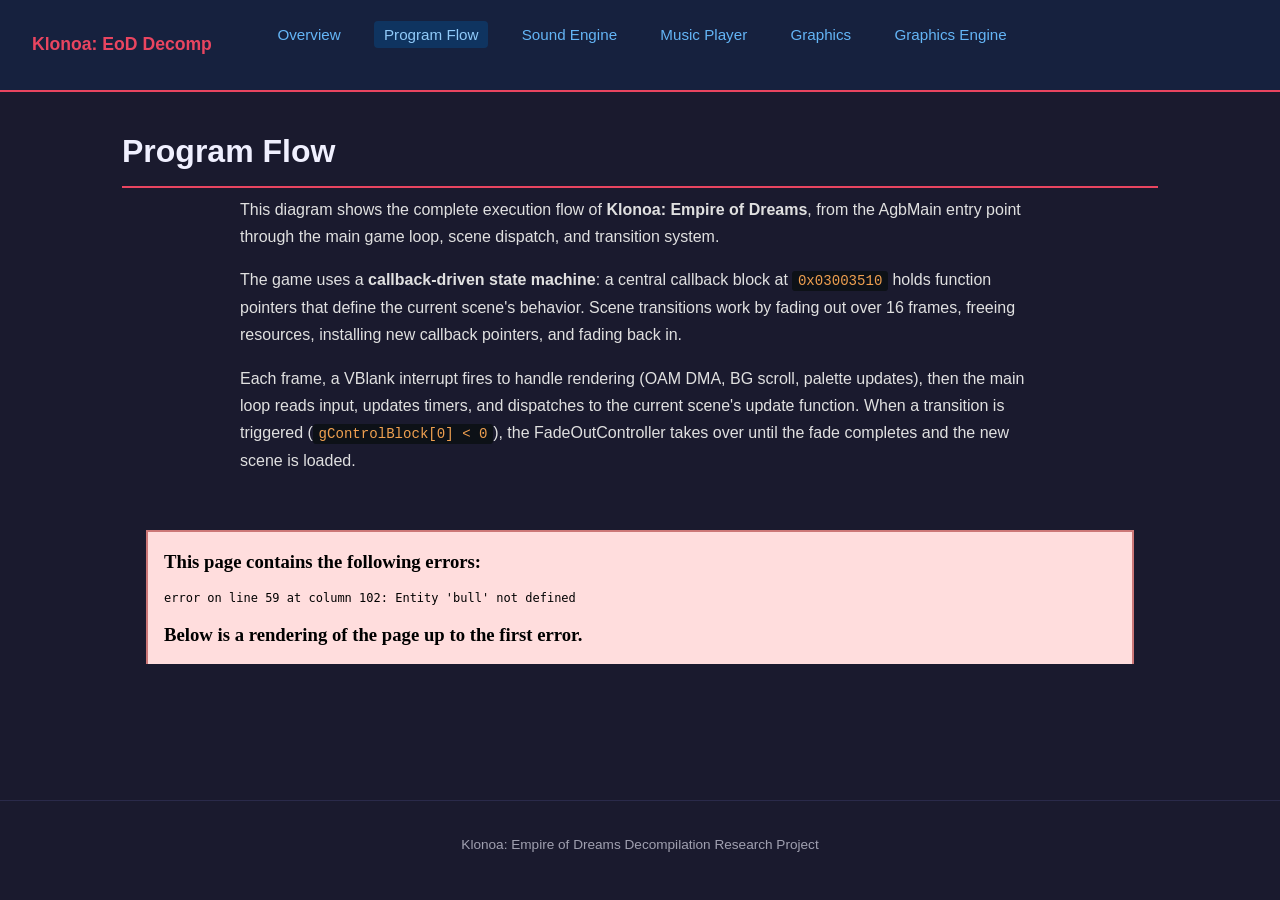
==== flowchart.html @ 1cde6d89 "Add program flow diagram to website SVG flowchart showing the complete execution flow: AgbMain boot " ====
<!DOCTYPE html>
<html lang="en">
<head>
    <meta charset="UTF-8">
    <meta name="viewport" content="width=device-width, initial-scale=1.0">
    <title>Program Flow — Klonoa: EoD Decomp</title>
    <link rel="stylesheet" href="style.css">
    <style>
        .flowchart-container {
            max-width: 1200px;
            margin: 0 auto;
            padding: 1rem 0;
        }
        .flowchart-container svg {
            width: 100%;
            height: auto;
            border-radius: 8px;
        }
        .flowchart-intro {
            max-width: 800px;
            margin: 0 auto 1.5rem;
        }
    </style>
</head>
<body>
    <nav>
        <a href="index.html" class="site-title">Klonoa: EoD Decomp</a>
        <ul class="nav-links">
            <li><a href="index.html">Overview</a></li>
            <li><a href="flowchart.html" class="active">Program Flow</a></li>
            <li><a href="sound.html">Sound Engine</a></li>
            <li><a href="music.html">Music Player</a></li>
            <li><a href="gallery.html">Graphics</a></li>
            <li><a href="graphics-engine.html">Graphics Engine</a></li>
        </ul>
    </nav>

    <div class="container">
        <h1>Program Flow</h1>
        <div class="flowchart-intro">
            <p>
                This diagram shows the complete execution flow of <strong>Klonoa: Empire of Dreams</strong>,
                from the AgbMain entry point through the main game loop, scene dispatch, and transition system.
            </p>
            <p>
                The game uses a <strong>callback-driven state machine</strong>: a central callback block at
                <code>0x03003510</code> holds function pointers that define the current scene's behavior.
                Scene transitions work by fading out over 16 frames, freeing resources, installing new
                callback pointers, and fading back in.
            </p>
            <p>
                Each frame, a VBlank interrupt fires to handle rendering (OAM DMA, BG scroll, palette updates),
                then the main loop reads input, updates timers, and dispatches to the current scene's update function.
                When a transition is triggered (<code>gControlBlock[0] &lt; 0</code>), the FadeOutController
                takes over until the fade completes and the new scene is loaded.
            </p>
        </div>

        <div class="flowchart-container">
            <object data="flowchart.svg" type="image/svg+xml" style="width:100%;">
                <img src="flowchart.svg" alt="Program flow diagram">
            </object>
        </div>
    </div>

    <footer>
        Klonoa: Empire of Dreams Decompilation Research Project
    </footer>
</body>
</html>
---- style.css ----
/* Klonoa: Empire of Dreams — Decompilation Research Site */

:root {
    --bg-primary: #1a1a2e;
    --bg-secondary: #16213e;
    --bg-tertiary: #0f3460;
    --bg-code: #0d1117;
    --text-primary: #e0e0e0;
    --text-secondary: #a0a0b0;
    --text-heading: #f0f0ff;
    --accent: #e94560;
    --accent-secondary: #f0a050;
    --link: #64b5f6;
    --link-hover: #90caf9;
    --border: #2a2a4a;
    --table-header: #1a2744;
    --table-row-alt: #141e33;
    --mono: "Fira Mono", "Cascadia Code", "Consolas", "Liberation Mono", monospace;
    --sans: "Segoe UI", "Helvetica Neue", Arial, sans-serif;
}

* {
    margin: 0;
    padding: 0;
    box-sizing: border-box;
}

html {
    scroll-behavior: smooth;
}

body {
    font-family: var(--sans);
    background: var(--bg-primary);
    color: var(--text-primary);
    line-height: 1.7;
    min-height: 100vh;
}

/* Navigation */
nav {
    background: var(--bg-secondary);
    border-bottom: 2px solid var(--accent);
    padding: 0.8rem 2rem;
    position: sticky;
    top: 0;
    z-index: 100;
    display: flex;
    align-items: center;
    gap: 2rem;
    flex-wrap: wrap;
}

nav .site-title {
    font-size: 1.1rem;
    font-weight: 700;
    color: var(--accent);
    text-decoration: none;
    white-space: nowrap;
}

nav .nav-links {
    display: flex;
    gap: 1.5rem;
    list-style: none;
    flex-wrap: wrap;
}

nav .nav-links a {
    color: var(--link);
    text-decoration: none;
    font-size: 0.95rem;
    padding: 0.3rem 0.6rem;
    border-radius: 4px;
    transition: background 0.2s, color 0.2s;
}

nav .nav-links a:hover,
nav .nav-links a.active {
    background: var(--bg-tertiary);
    color: var(--link-hover);
}

/* Main content */
.container {
    max-width: 1100px;
    margin: 0 auto;
    padding: 2rem 2rem 4rem;
}

h1 {
    font-size: 2rem;
    color: var(--text-heading);
    margin-bottom: 0.5rem;
    border-bottom: 2px solid var(--accent);
    padding-bottom: 0.5rem;
}

h2 {
    font-size: 1.5rem;
    color: var(--accent-secondary);
    margin-top: 2.5rem;
    margin-bottom: 1rem;
    border-bottom: 1px solid var(--border);
    padding-bottom: 0.4rem;
}

h3 {
    font-size: 1.2rem;
    color: var(--text-heading);
    margin-top: 2rem;
    margin-bottom: 0.75rem;
}

p {
    margin-bottom: 1rem;
    color: var(--text-primary);
}

.subtitle {
    font-size: 1.1rem;
    color: var(--text-secondary);
    margin-bottom: 2rem;
}

a {
    color: var(--link);
    text-decoration: none;
}

a:hover {
    color: var(--link-hover);
    text-decoration: underline;
}

/* Progress bar */
.progress-container {
    margin: 1.5rem 0 2rem;
}

.progress-bar-bg {
    background: var(--bg-code);
    border-radius: 8px;
    height: 28px;
    overflow: hidden;
    border: 1px solid var(--border);
}

.progress-bar-fill {
    background: linear-gradient(90deg, var(--accent), var(--accent-secondary));
    height: 100%;
    border-radius: 8px 0 0 8px;
    display: flex;
    align-items: center;
    padding-left: 10px;
    font-size: 0.85rem;
    font-weight: 600;
    color: #fff;
    min-width: 60px;
}

.progress-label {
    margin-top: 0.4rem;
    font-size: 0.9rem;
    color: var(--text-secondary);
}

/* Stats grid */
.stats-grid {
    display: grid;
    grid-template-columns: repeat(auto-fit, minmax(200px, 1fr));
    gap: 1rem;
    margin: 1.5rem 0 2rem;
}

.stat-card {
    background: var(--bg-secondary);
    border: 1px solid var(--border);
    border-radius: 8px;
    padding: 1.2rem;
    text-align: center;
}

.stat-card .stat-value {
    font-size: 2rem;
    font-weight: 700;
    color: var(--accent);
    font-family: var(--mono);
}

.stat-card .stat-label {
    font-size: 0.85rem;
    color: var(--text-secondary);
    margin-top: 0.3rem;
}

/* Tables */
table {
    width: 100%;
    border-collapse: collapse;
    margin: 1rem 0 2rem;
    font-size: 0.9rem;
    overflow-x: auto;
    display: block;
}

@media (min-width: 800px) {
    table {
        display: table;
    }
}

thead th {
    background: var(--table-header);
    color: var(--text-heading);
    padding: 0.7rem 0.8rem;
    text-align: left;
    font-weight: 600;
    border-bottom: 2px solid var(--accent);
    white-space: nowrap;
}

tbody td {
    padding: 0.5rem 0.8rem;
    border-bottom: 1px solid var(--border);
}

tbody tr:nth-child(even) {
    background: var(--table-row-alt);
}

tbody tr:hover {
    background: var(--bg-tertiary);
}

/* Monospace cells for addresses, hex values */
.mono {
    font-family: var(--mono);
    font-size: 0.85rem;
    color: var(--accent-secondary);
}

td.mono {
    font-family: var(--mono);
    font-size: 0.85rem;
    color: var(--accent-secondary);
}

/* Code blocks */
pre {
    background: var(--bg-code);
    border: 1px solid var(--border);
    border-radius: 6px;
    padding: 1rem 1.2rem;
    overflow-x: auto;
    margin: 1rem 0 1.5rem;
    font-family: var(--mono);
    font-size: 0.85rem;
    line-height: 1.6;
    color: var(--text-primary);
}

code {
    font-family: var(--mono);
    font-size: 0.88em;
    background: var(--bg-code);
    padding: 0.15em 0.4em;
    border-radius: 3px;
    color: var(--accent-secondary);
}

pre code {
    background: none;
    padding: 0;
    color: inherit;
}

/* Syntax colors in code blocks */
.kw { color: #c792ea; }
.ty { color: #82aaff; }
.nu { color: #f78c6c; }
.cm { color: #546e7a; }
.st { color: #c3e88d; }
.fn { color: #ffcb6b; }

/* Section cards */
.card-grid {
    display: grid;
    grid-template-columns: repeat(auto-fit, minmax(280px, 1fr));
    gap: 1.2rem;
    margin: 1.5rem 0;
}

.card {
    background: var(--bg-secondary);
    border: 1px solid var(--border);
    border-radius: 8px;
    padding: 1.5rem;
    transition: border-color 0.2s, transform 0.1s;
}

.card:hover {
    border-color: var(--accent);
    transform: translateY(-2px);
}

.card h3 {
    margin-top: 0;
    color: var(--accent);
}

.card p {
    color: var(--text-secondary);
    font-size: 0.9rem;
}

/* Lists */
ul, ol {
    margin: 0.5rem 0 1.5rem 1.5rem;
}

li {
    margin-bottom: 0.3rem;
}

/* Footer */
footer {
    text-align: center;
    padding: 2rem;
    color: var(--text-secondary);
    font-size: 0.85rem;
    border-top: 1px solid var(--border);
    margin-top: 3rem;
}

/* ROM Picker */
.rom-picker-box {
    max-width: 600px;
    margin: 2rem auto;
    padding: 2rem;
    background: var(--bg-secondary);
    border: 1px solid var(--border);
    border-radius: 8px;
    text-align: center;
}

.rom-picker-box h2 {
    border: none;
    margin-top: 0;
    color: var(--text-heading);
}

.rom-drop-zone {
    margin: 1.5rem 0 1rem;
    padding: 2.5rem 1.5rem;
    border: 2px dashed var(--border);
    border-radius: 8px;
    cursor: pointer;
    transition: border-color 0.2s, background 0.2s;
}

.rom-drop-zone:hover,
.rom-drop-zone.dragover {
    border-color: var(--accent);
    background: rgba(233, 69, 96, 0.05);
}

.rom-drop-label {
    color: var(--text-secondary);
    font-size: 1rem;
}

.rom-error {
    color: var(--accent);
    font-size: 0.9rem;
    min-height: 1.4em;
}

.rom-status-loaded {
    margin-left: auto;
    color: #4caf50;
    font-size: 0.85rem;
    display: flex;
    align-items: center;
    gap: 0.5rem;
    white-space: nowrap;
}

.rom-clear-btn {
    background: transparent;
    border: 1px solid var(--border);
    color: var(--text-secondary);
    padding: 0.15rem 0.5rem;
    border-radius: 4px;
    cursor: pointer;
    font-size: 0.8rem;
}

.rom-clear-btn:hover {
    border-color: var(--accent);
    color: var(--accent);
}

.hidden {
    display: none !important;
}

/* Responsive */
@media (max-width: 600px) {
    nav {
        padding: 0.6rem 1rem;
        gap: 0.8rem;
    }

    .container {
        padding: 1.2rem 1rem 3rem;
    }

    h1 { font-size: 1.5rem; }
    h2 { font-size: 1.25rem; }

    .stats-grid {
        grid-template-columns: repeat(2, 1fr);
    }

    .stat-card .stat-value {
        font-size: 1.5rem;
    }
}
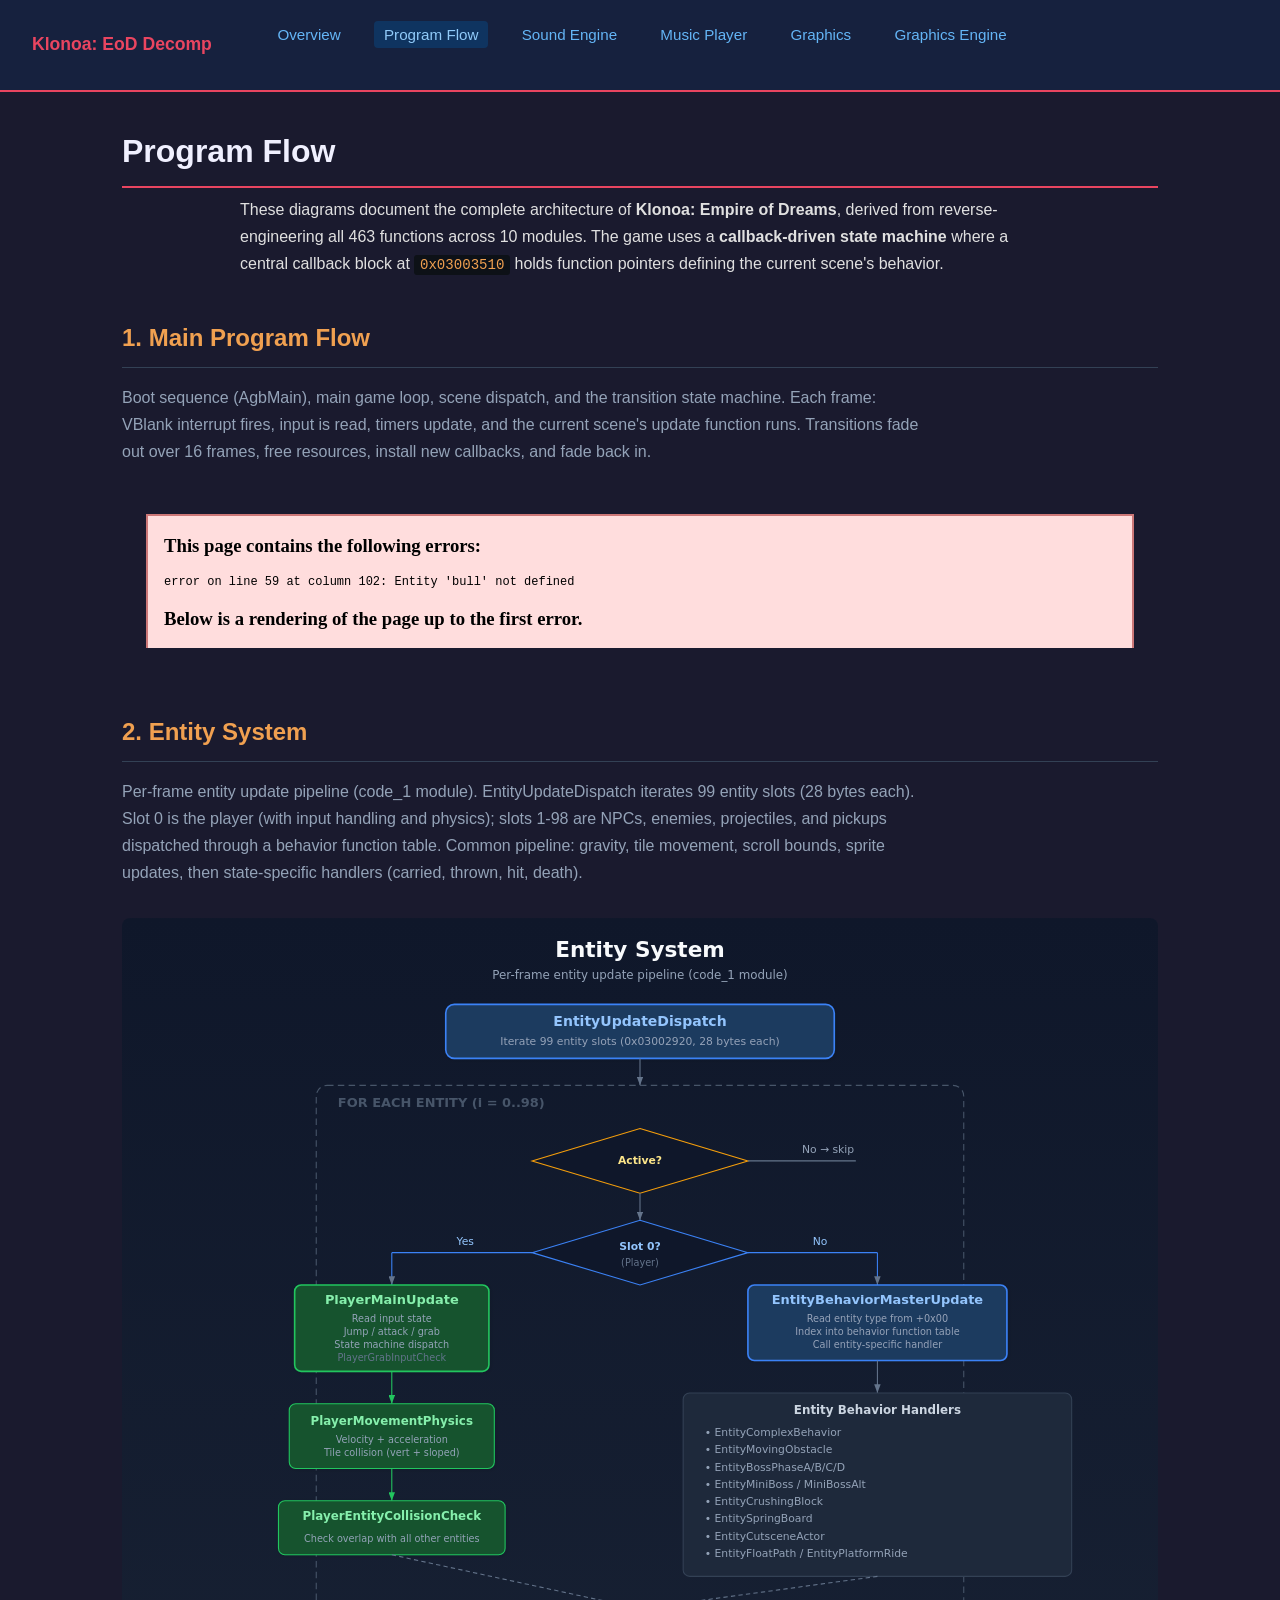
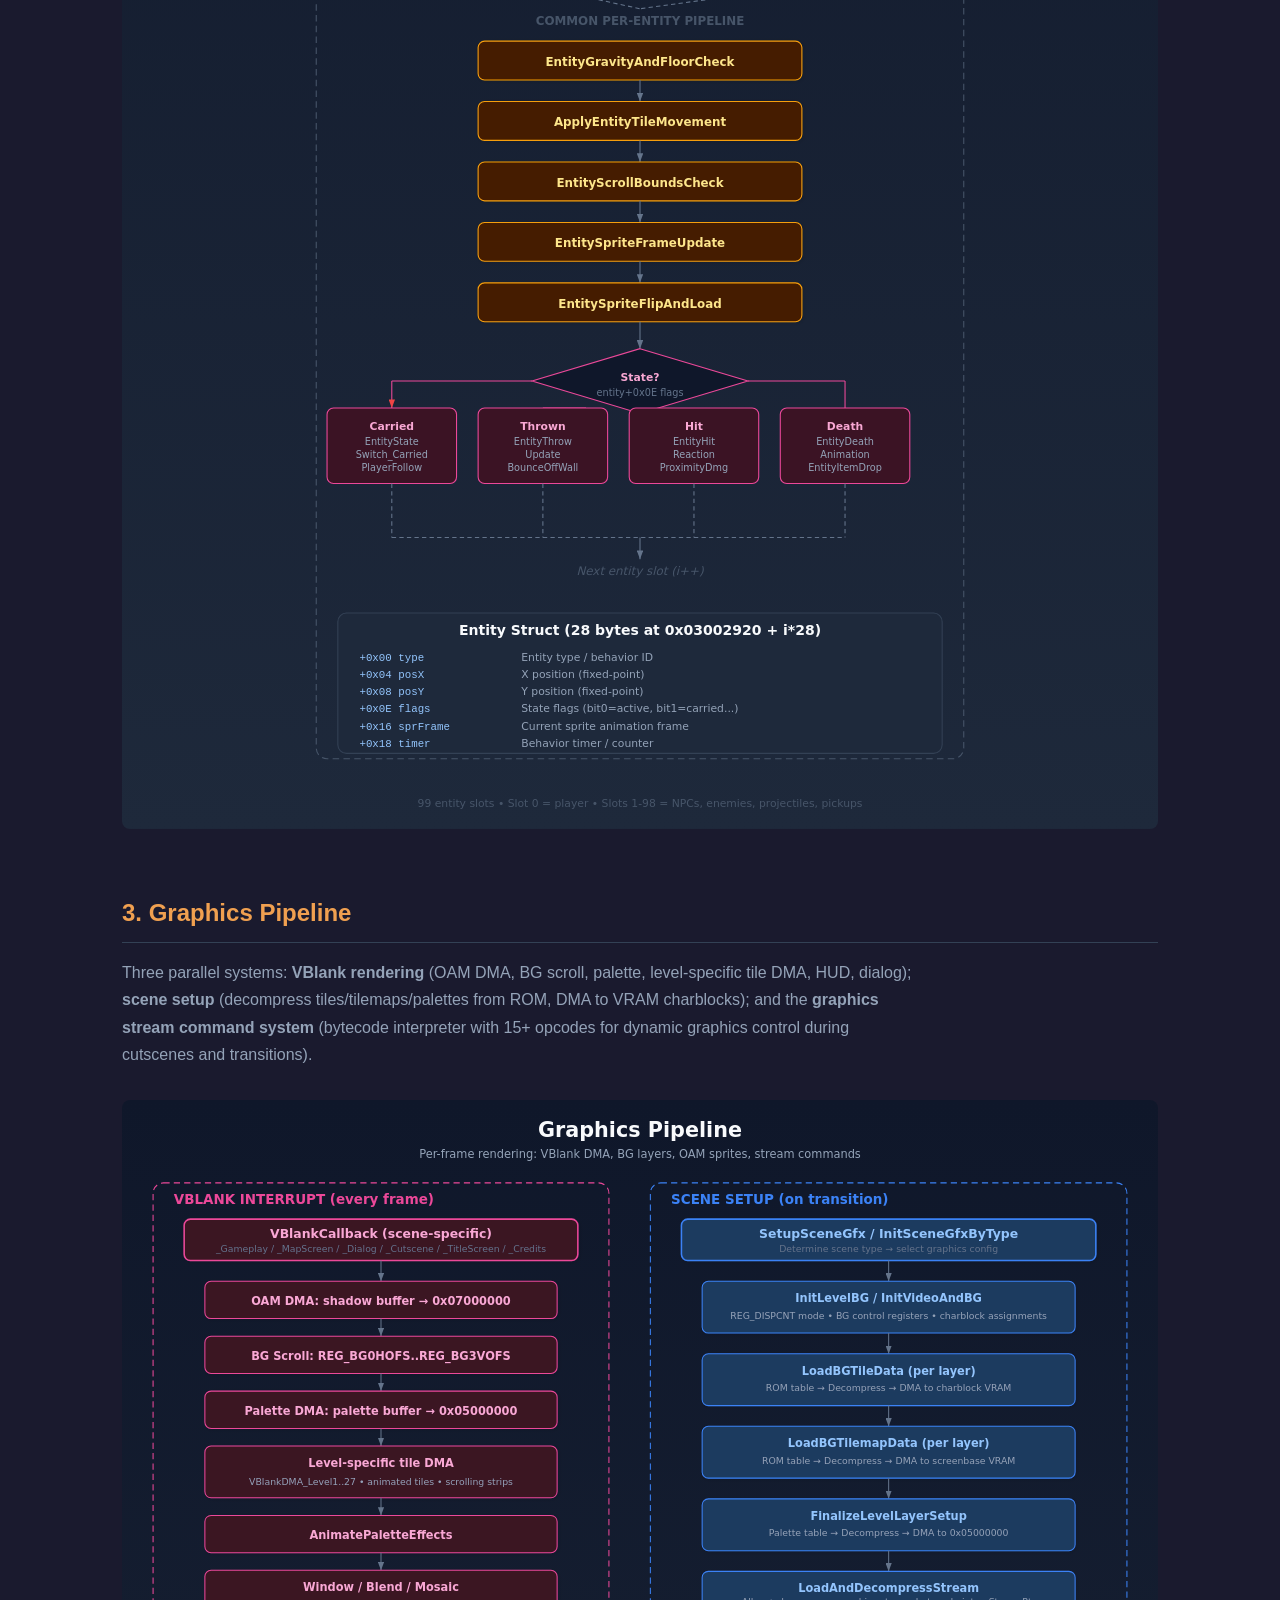
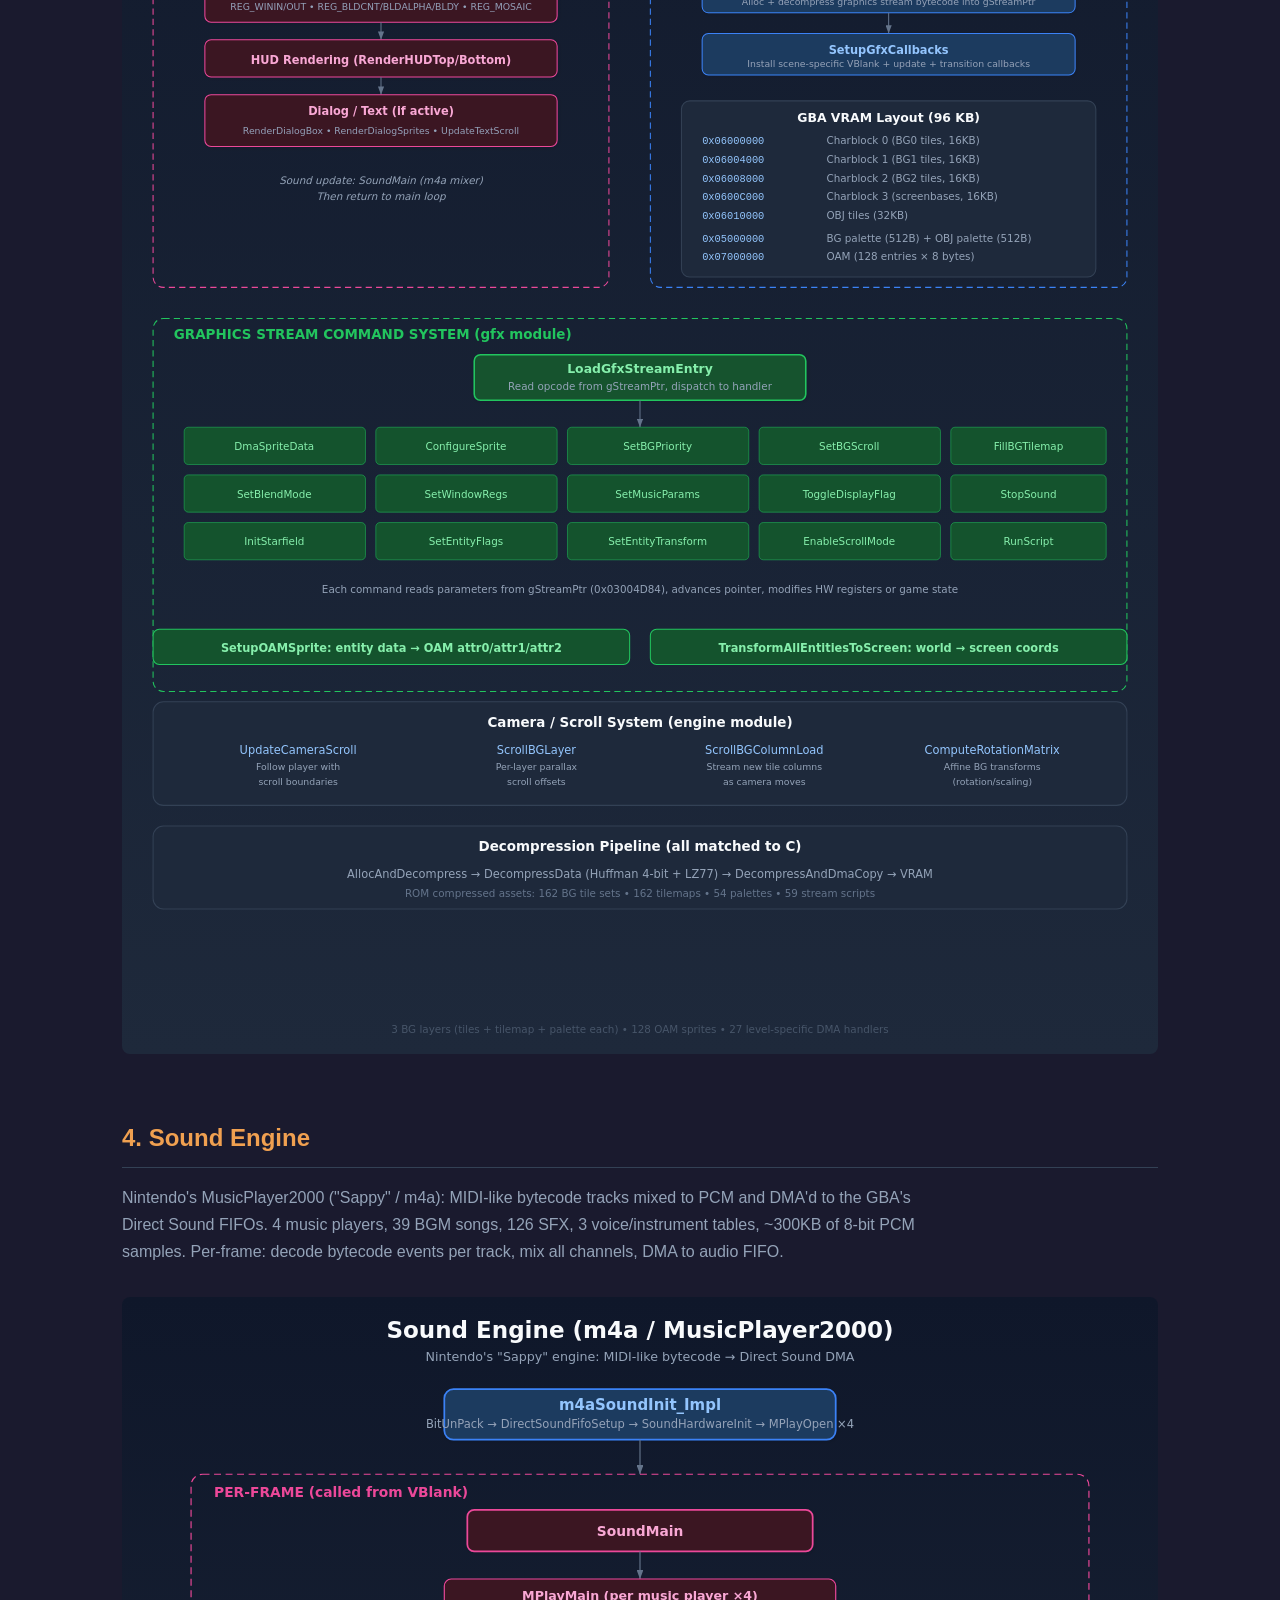
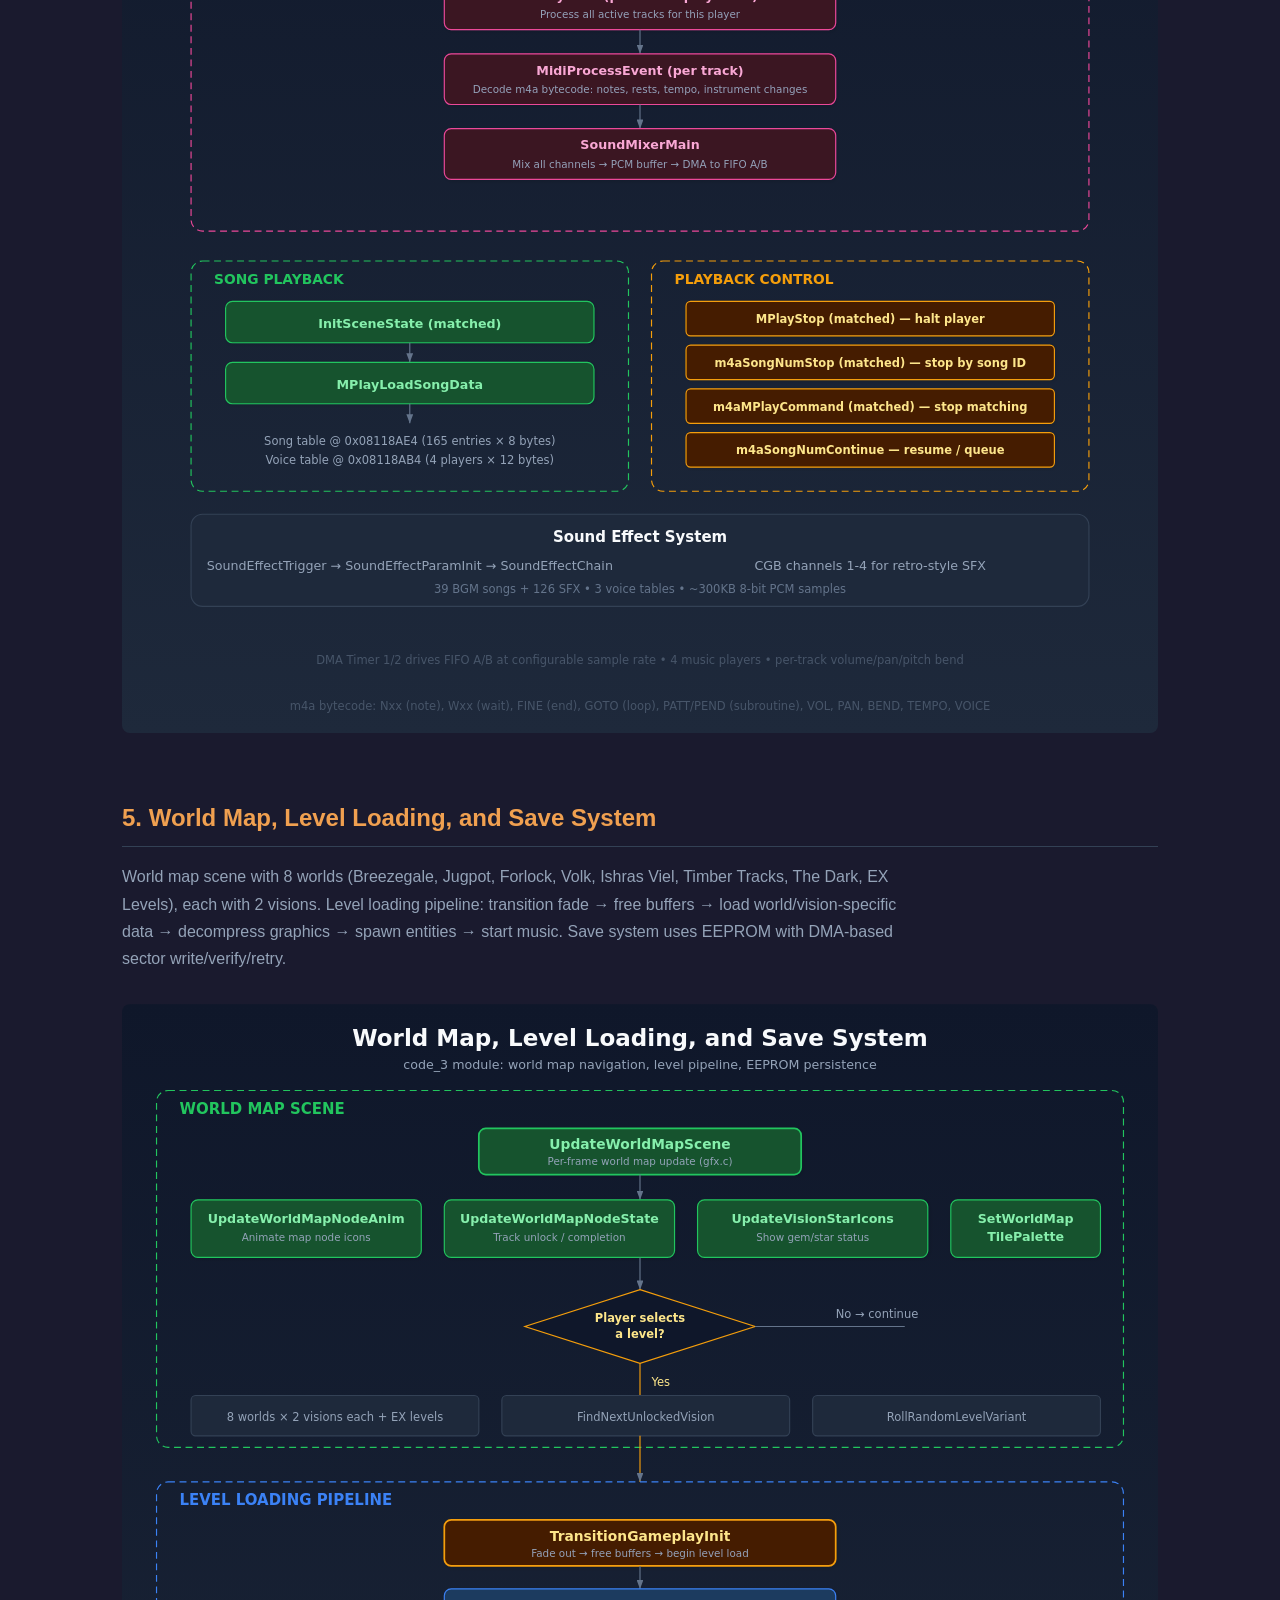
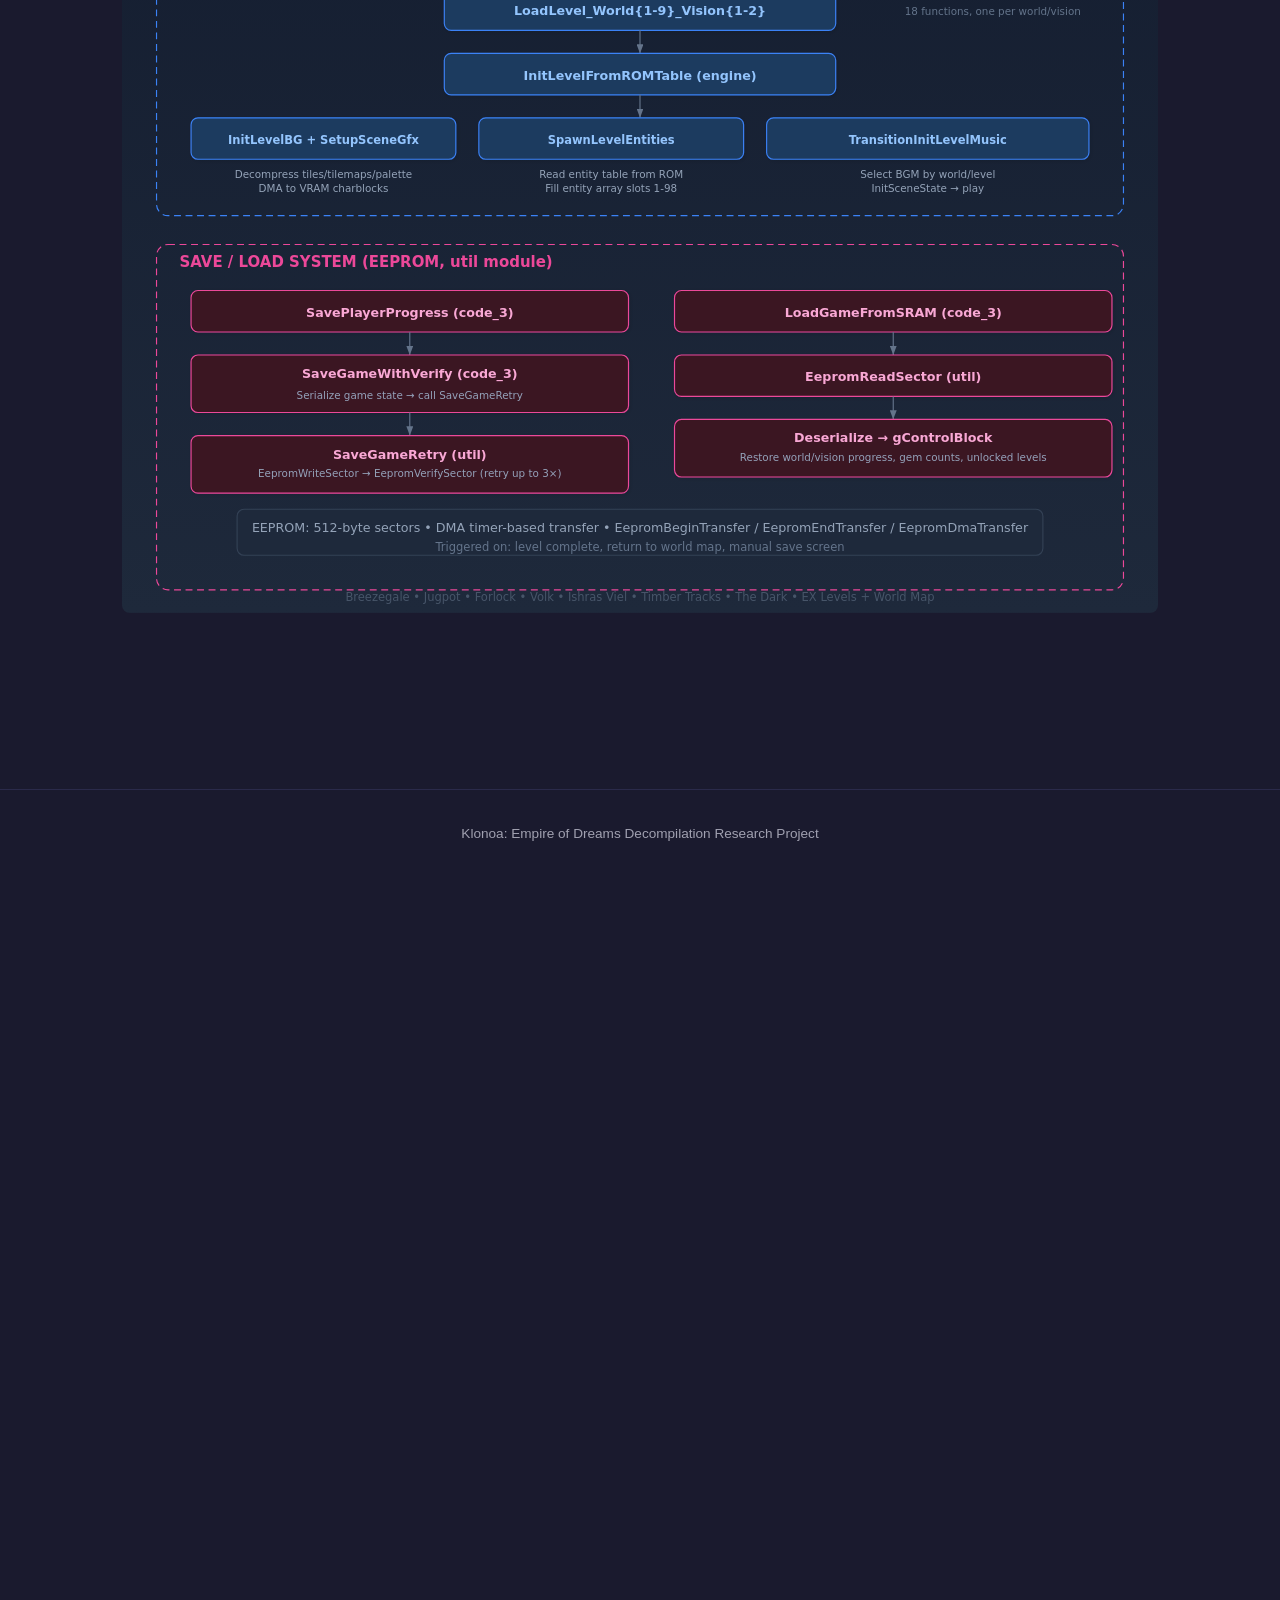
==== commit 863a4fb8: "Add per-subsystem architecture diagrams 4 new SVG diagrams covering all major subsystems: - Entity S" ====
--- a/flowchart.html
+++ b/flowchart.html
@@ -11,7 +11,8 @@
             margin: 0 auto;
             padding: 1rem 0;
         }
-        .flowchart-container svg {
+        .flowchart-container object,
+        .flowchart-container img {
             width: 100%;
             height: auto;
             border-radius: 8px;
@@ -19,6 +20,18 @@
         .flowchart-intro {
             max-width: 800px;
             margin: 0 auto 1.5rem;
+        }
+        .diagram-section {
+            margin: 2.5rem 0;
+        }
+        .diagram-section h2 {
+            border-bottom: 1px solid #334155;
+            padding-bottom: 0.5rem;
+        }
+        .diagram-desc {
+            max-width: 800px;
+            margin-bottom: 1rem;
+            color: #94a3b8;
         }
     </style>
 </head>
@@ -39,27 +52,84 @@
         <h1>Program Flow</h1>
         <div class="flowchart-intro">
             <p>
-                This diagram shows the complete execution flow of <strong>Klonoa: Empire of Dreams</strong>,
-                from the AgbMain entry point through the main game loop, scene dispatch, and transition system.
-            </p>
-            <p>
-                The game uses a <strong>callback-driven state machine</strong>: a central callback block at
-                <code>0x03003510</code> holds function pointers that define the current scene's behavior.
-                Scene transitions work by fading out over 16 frames, freeing resources, installing new
-                callback pointers, and fading back in.
-            </p>
-            <p>
-                Each frame, a VBlank interrupt fires to handle rendering (OAM DMA, BG scroll, palette updates),
-                then the main loop reads input, updates timers, and dispatches to the current scene's update function.
-                When a transition is triggered (<code>gControlBlock[0] &lt; 0</code>), the FadeOutController
-                takes over until the fade completes and the new scene is loaded.
+                These diagrams document the complete architecture of <strong>Klonoa: Empire of Dreams</strong>,
+                derived from reverse-engineering all 463 functions across 10 modules.
+                The game uses a <strong>callback-driven state machine</strong> where a central callback block
+                at <code>0x03003510</code> holds function pointers defining the current scene's behavior.
             </p>
         </div>
 
-        <div class="flowchart-container">
-            <object data="flowchart.svg" type="image/svg+xml" style="width:100%;">
-                <img src="flowchart.svg" alt="Program flow diagram">
-            </object>
+        <!-- 1. Main Program Flow -->
+        <div class="diagram-section">
+            <h2>1. Main Program Flow</h2>
+            <p class="diagram-desc">
+                Boot sequence (AgbMain), main game loop, scene dispatch, and the transition state machine.
+                Each frame: VBlank interrupt fires, input is read, timers update, and the current scene's
+                update function runs. Transitions fade out over 16 frames, free resources, install new
+                callbacks, and fade back in.
+            </p>
+            <div class="flowchart-container">
+                <object data="flowchart.svg" type="image/svg+xml"><img src="flowchart.svg" alt="Main program flow"></object>
+            </div>
+        </div>
+
+        <!-- 2. Entity System -->
+        <div class="diagram-section">
+            <h2>2. Entity System</h2>
+            <p class="diagram-desc">
+                Per-frame entity update pipeline (code_1 module). EntityUpdateDispatch iterates 99 entity
+                slots (28 bytes each). Slot 0 is the player (with input handling and physics); slots 1-98
+                are NPCs, enemies, projectiles, and pickups dispatched through a behavior function table.
+                Common pipeline: gravity, tile movement, scroll bounds, sprite updates, then state-specific
+                handlers (carried, thrown, hit, death).
+            </p>
+            <div class="flowchart-container">
+                <object data="diagrams/entity-system.svg" type="image/svg+xml"><img src="diagrams/entity-system.svg" alt="Entity system"></object>
+            </div>
+        </div>
+
+        <!-- 3. Graphics Pipeline -->
+        <div class="diagram-section">
+            <h2>3. Graphics Pipeline</h2>
+            <p class="diagram-desc">
+                Three parallel systems: <strong>VBlank rendering</strong> (OAM DMA, BG scroll, palette,
+                level-specific tile DMA, HUD, dialog); <strong>scene setup</strong> (decompress tiles/tilemaps/palettes
+                from ROM, DMA to VRAM charblocks); and the <strong>graphics stream command system</strong>
+                (bytecode interpreter with 15+ opcodes for dynamic graphics control during cutscenes
+                and transitions).
+            </p>
+            <div class="flowchart-container">
+                <object data="diagrams/graphics-pipeline.svg" type="image/svg+xml"><img src="diagrams/graphics-pipeline.svg" alt="Graphics pipeline"></object>
+            </div>
+        </div>
+
+        <!-- 4. Sound Engine -->
+        <div class="diagram-section">
+            <h2>4. Sound Engine</h2>
+            <p class="diagram-desc">
+                Nintendo's MusicPlayer2000 ("Sappy" / m4a): MIDI-like bytecode tracks mixed to PCM
+                and DMA'd to the GBA's Direct Sound FIFOs. 4 music players, 39 BGM songs, 126 SFX,
+                3 voice/instrument tables, ~300KB of 8-bit PCM samples. Per-frame: decode bytecode
+                events per track, mix all channels, DMA to audio FIFO.
+            </p>
+            <div class="flowchart-container">
+                <object data="diagrams/sound-engine.svg" type="image/svg+xml"><img src="diagrams/sound-engine.svg" alt="Sound engine"></object>
+            </div>
+        </div>
+
+        <!-- 5. World Map & Level Loading -->
+        <div class="diagram-section">
+            <h2>5. World Map, Level Loading, and Save System</h2>
+            <p class="diagram-desc">
+                World map scene with 8 worlds (Breezegale, Jugpot, Forlock, Volk, Ishras Viel,
+                Timber Tracks, The Dark, EX Levels), each with 2 visions. Level loading pipeline:
+                transition fade &rarr; free buffers &rarr; load world/vision-specific data &rarr;
+                decompress graphics &rarr; spawn entities &rarr; start music. Save system uses
+                EEPROM with DMA-based sector write/verify/retry.
+            </p>
+            <div class="flowchart-container">
+                <object data="diagrams/world-map-and-levels.svg" type="image/svg+xml"><img src="diagrams/world-map-and-levels.svg" alt="World map and level loading"></object>
+            </div>
         </div>
     </div>
 
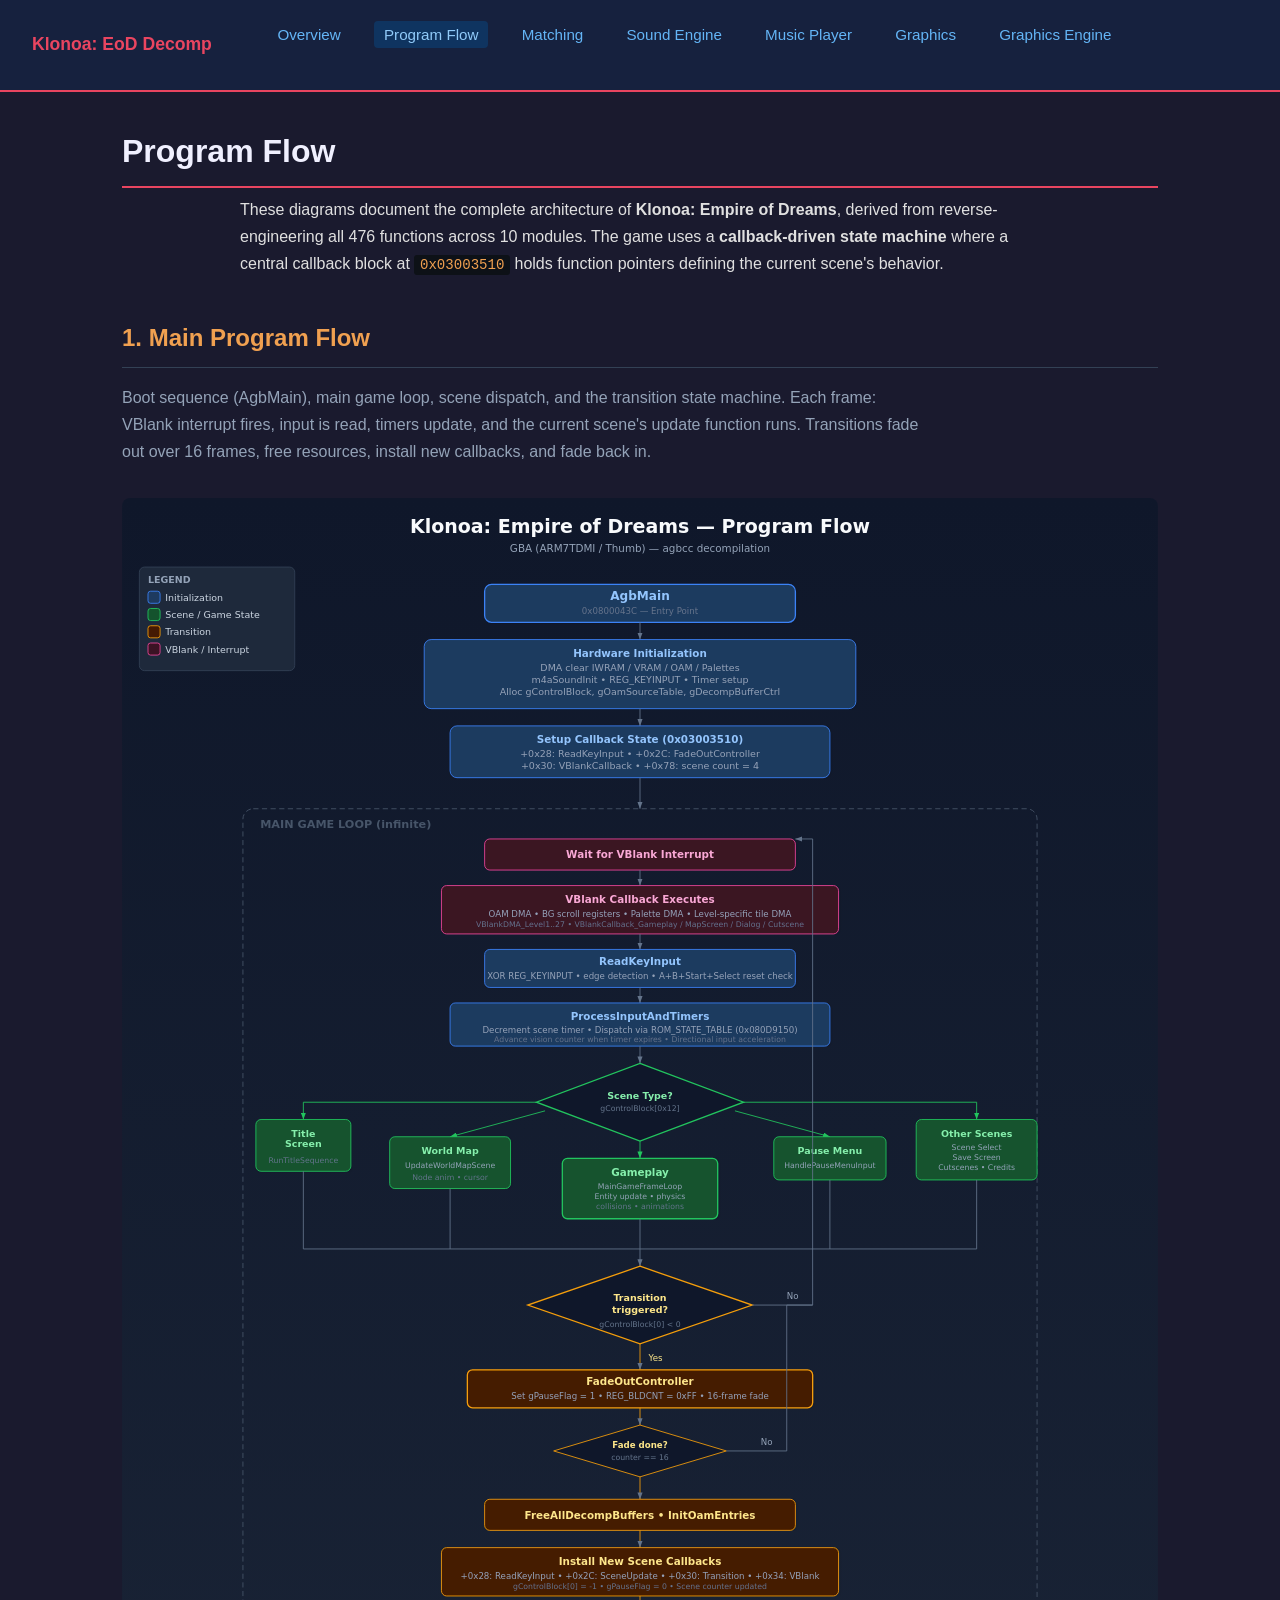
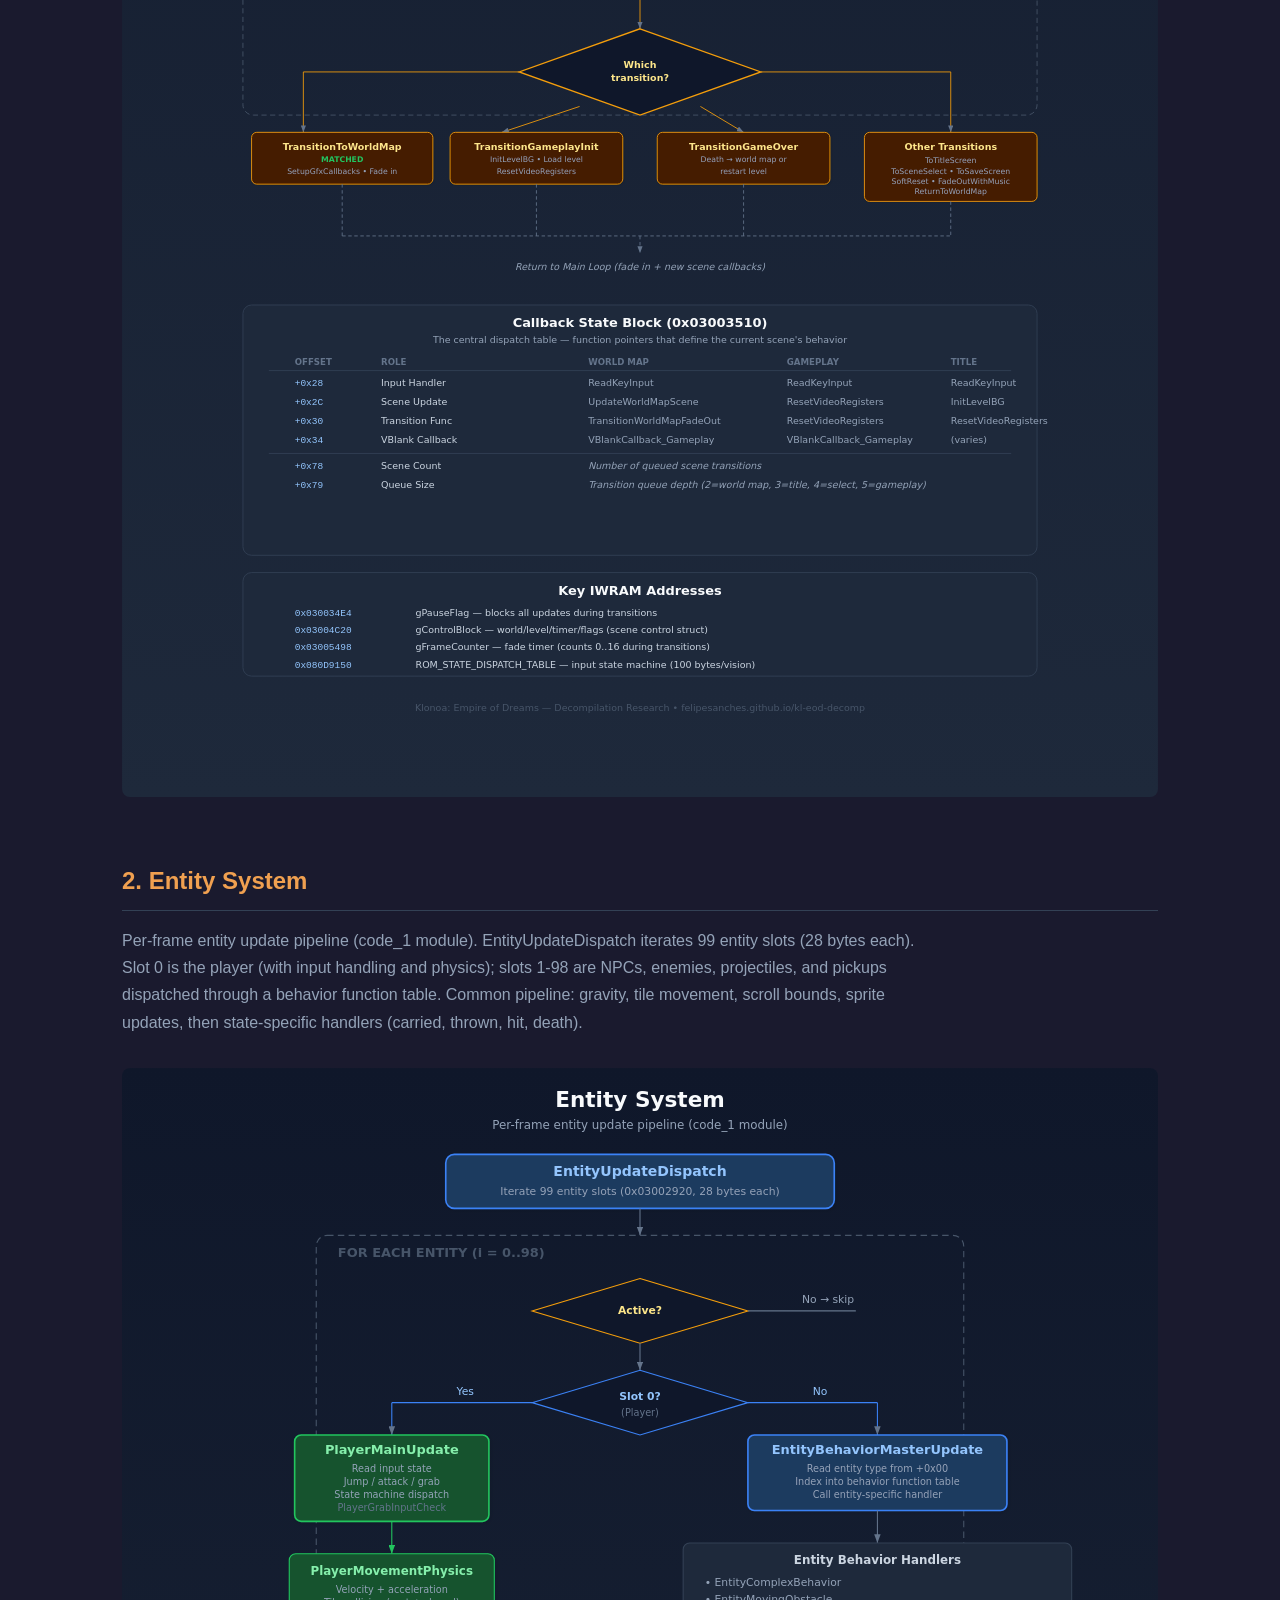
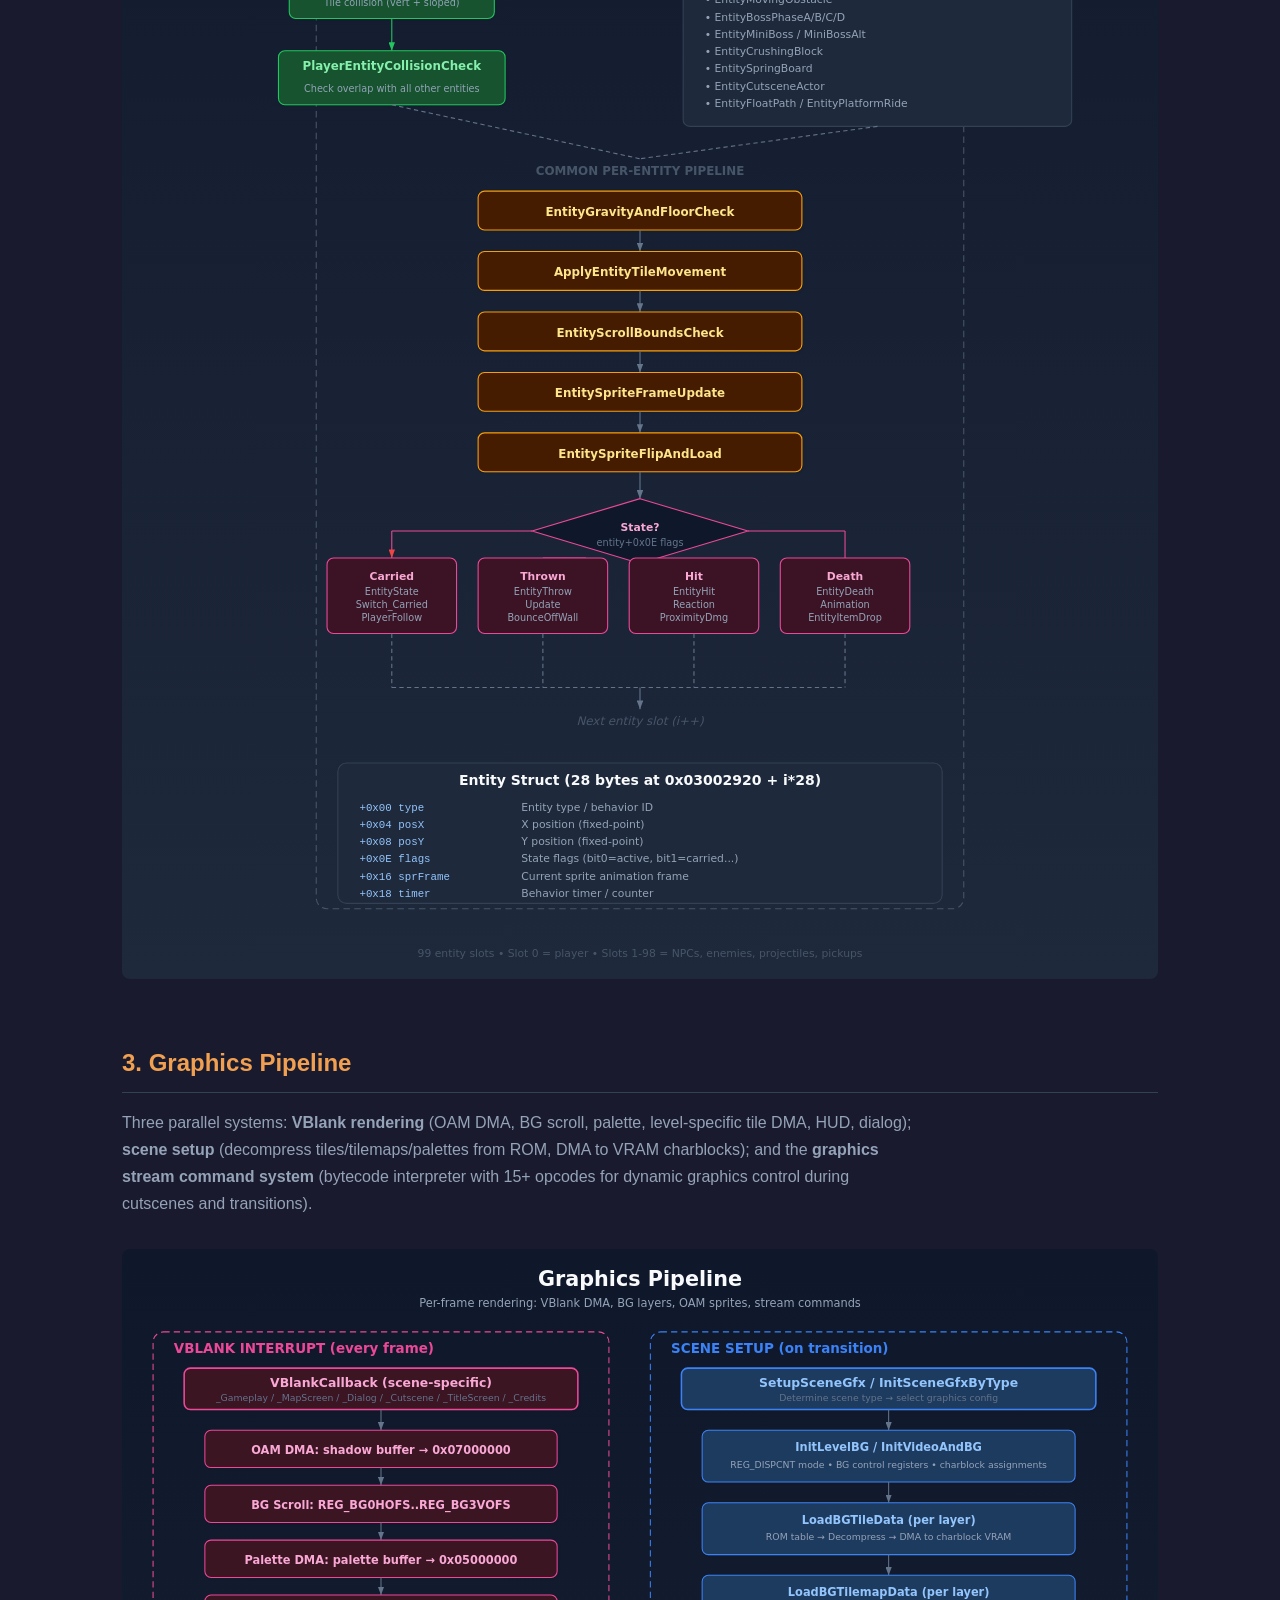
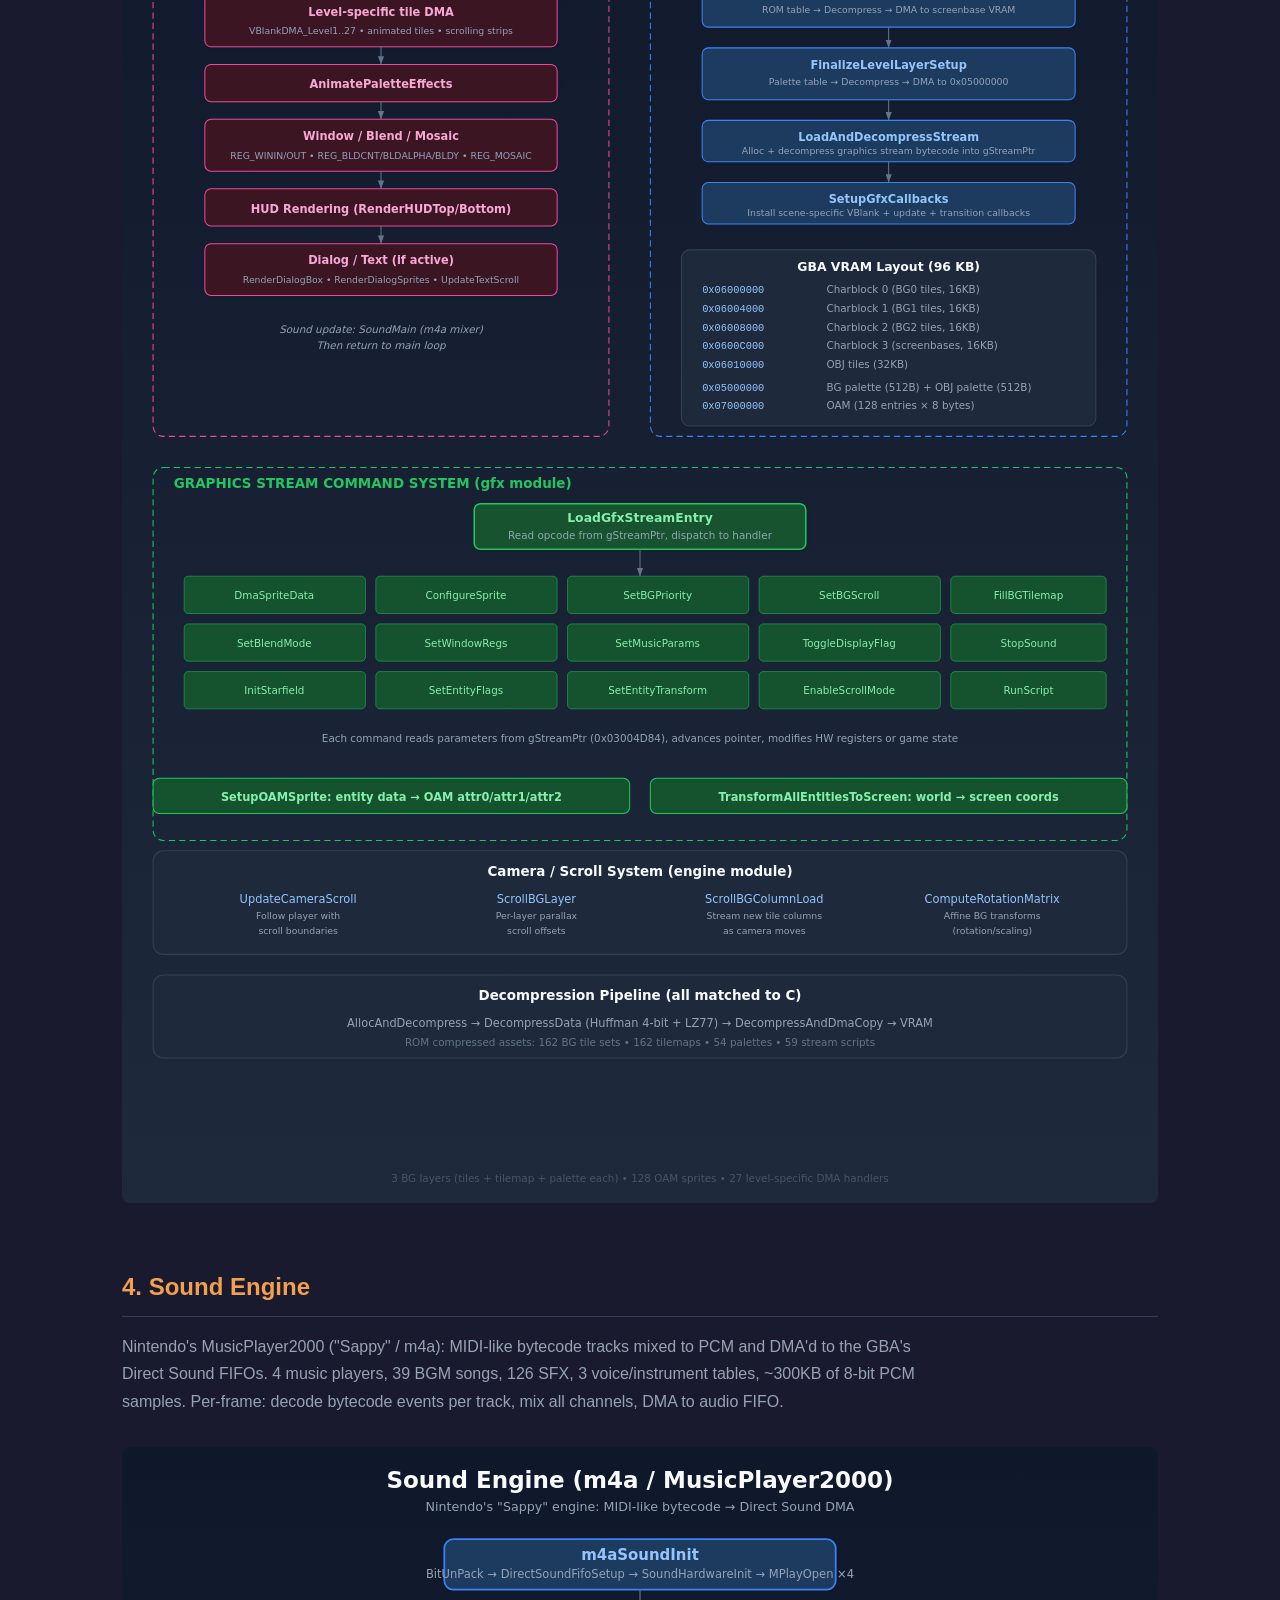
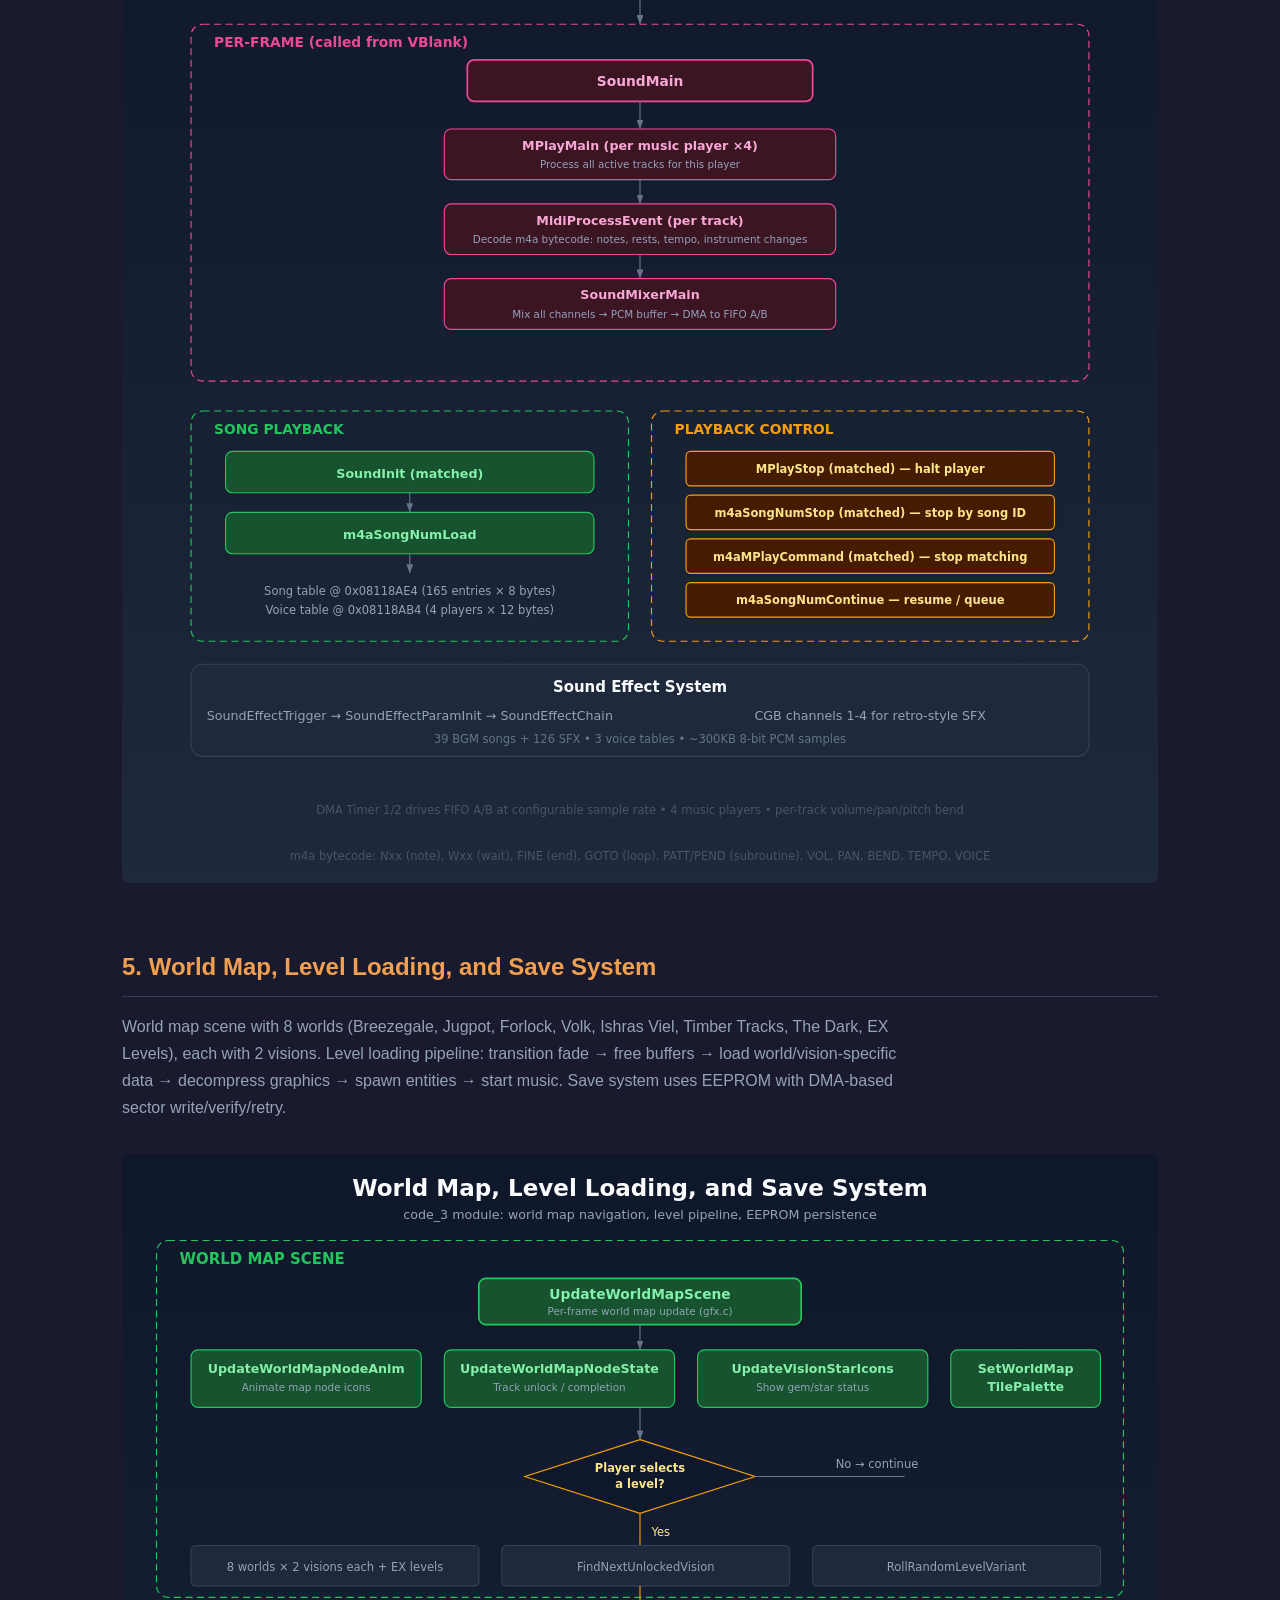
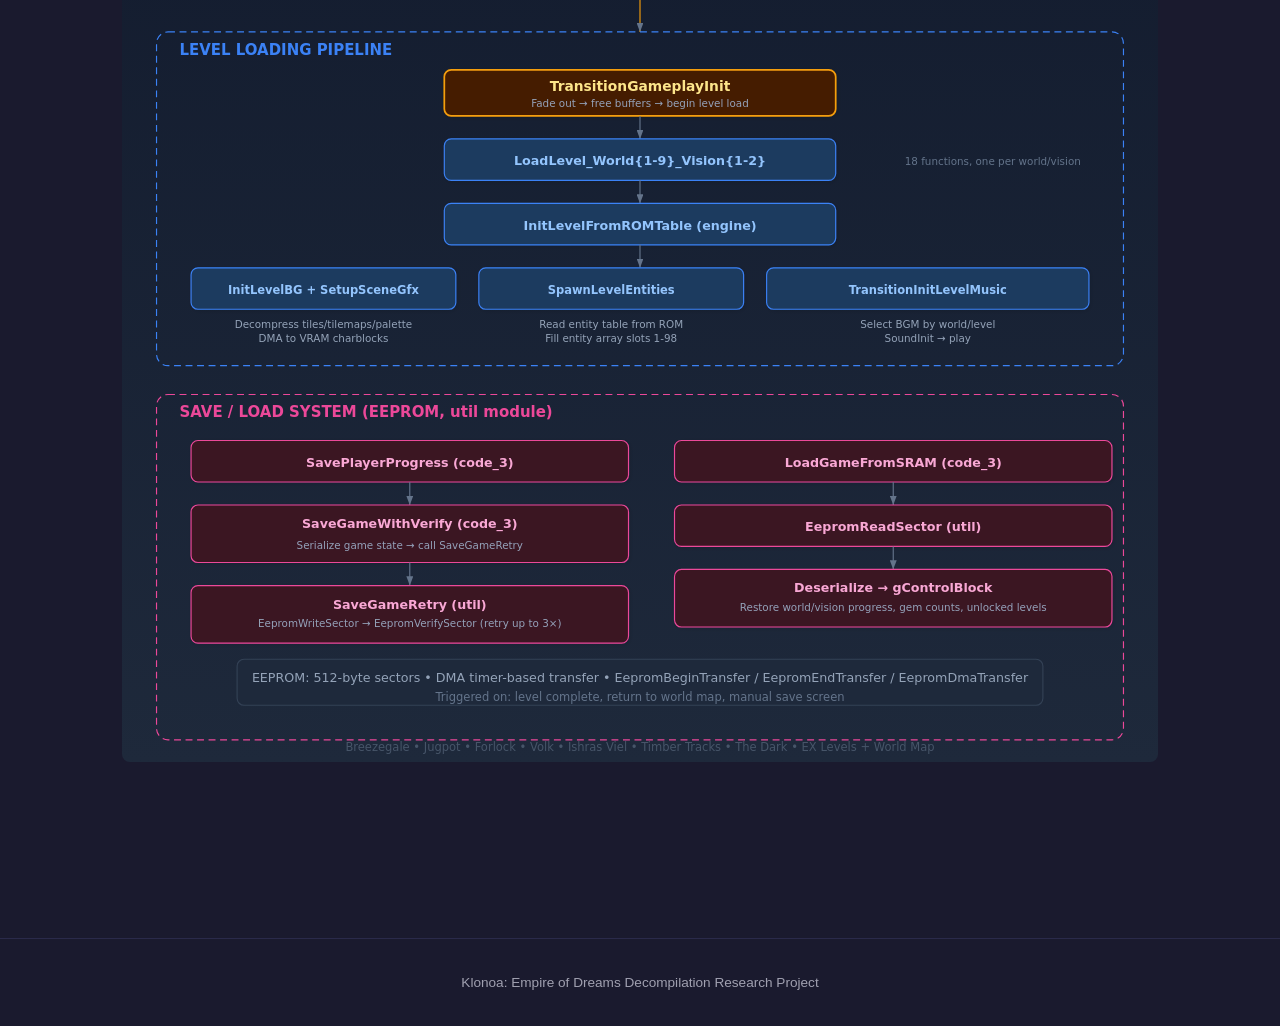
==== commit a3213462: "Fix stale function names in flowcharts and SVG diagrams - m4aSoundInit_Impl → m4aSoundInit (flowchar" ====
--- a/flowchart.html
+++ b/flowchart.html
@@ -41,6 +41,7 @@
         <ul class="nav-links">
             <li><a href="index.html">Overview</a></li>
             <li><a href="flowchart.html" class="active">Program Flow</a></li>
+            <li><a href="matching.html">Matching</a></li>
             <li><a href="sound.html">Sound Engine</a></li>
             <li><a href="music.html">Music Player</a></li>
             <li><a href="gallery.html">Graphics</a></li>
@@ -53,7 +54,7 @@
         <div class="flowchart-intro">
             <p>
                 These diagrams document the complete architecture of <strong>Klonoa: Empire of Dreams</strong>,
-                derived from reverse-engineering all 463 functions across 10 modules.
+                derived from reverse-engineering all 476 functions across 10 modules.
                 The game uses a <strong>callback-driven state machine</strong> where a central callback block
                 at <code>0x03003510</code> holds function pointers defining the current scene's behavior.
             </p>
